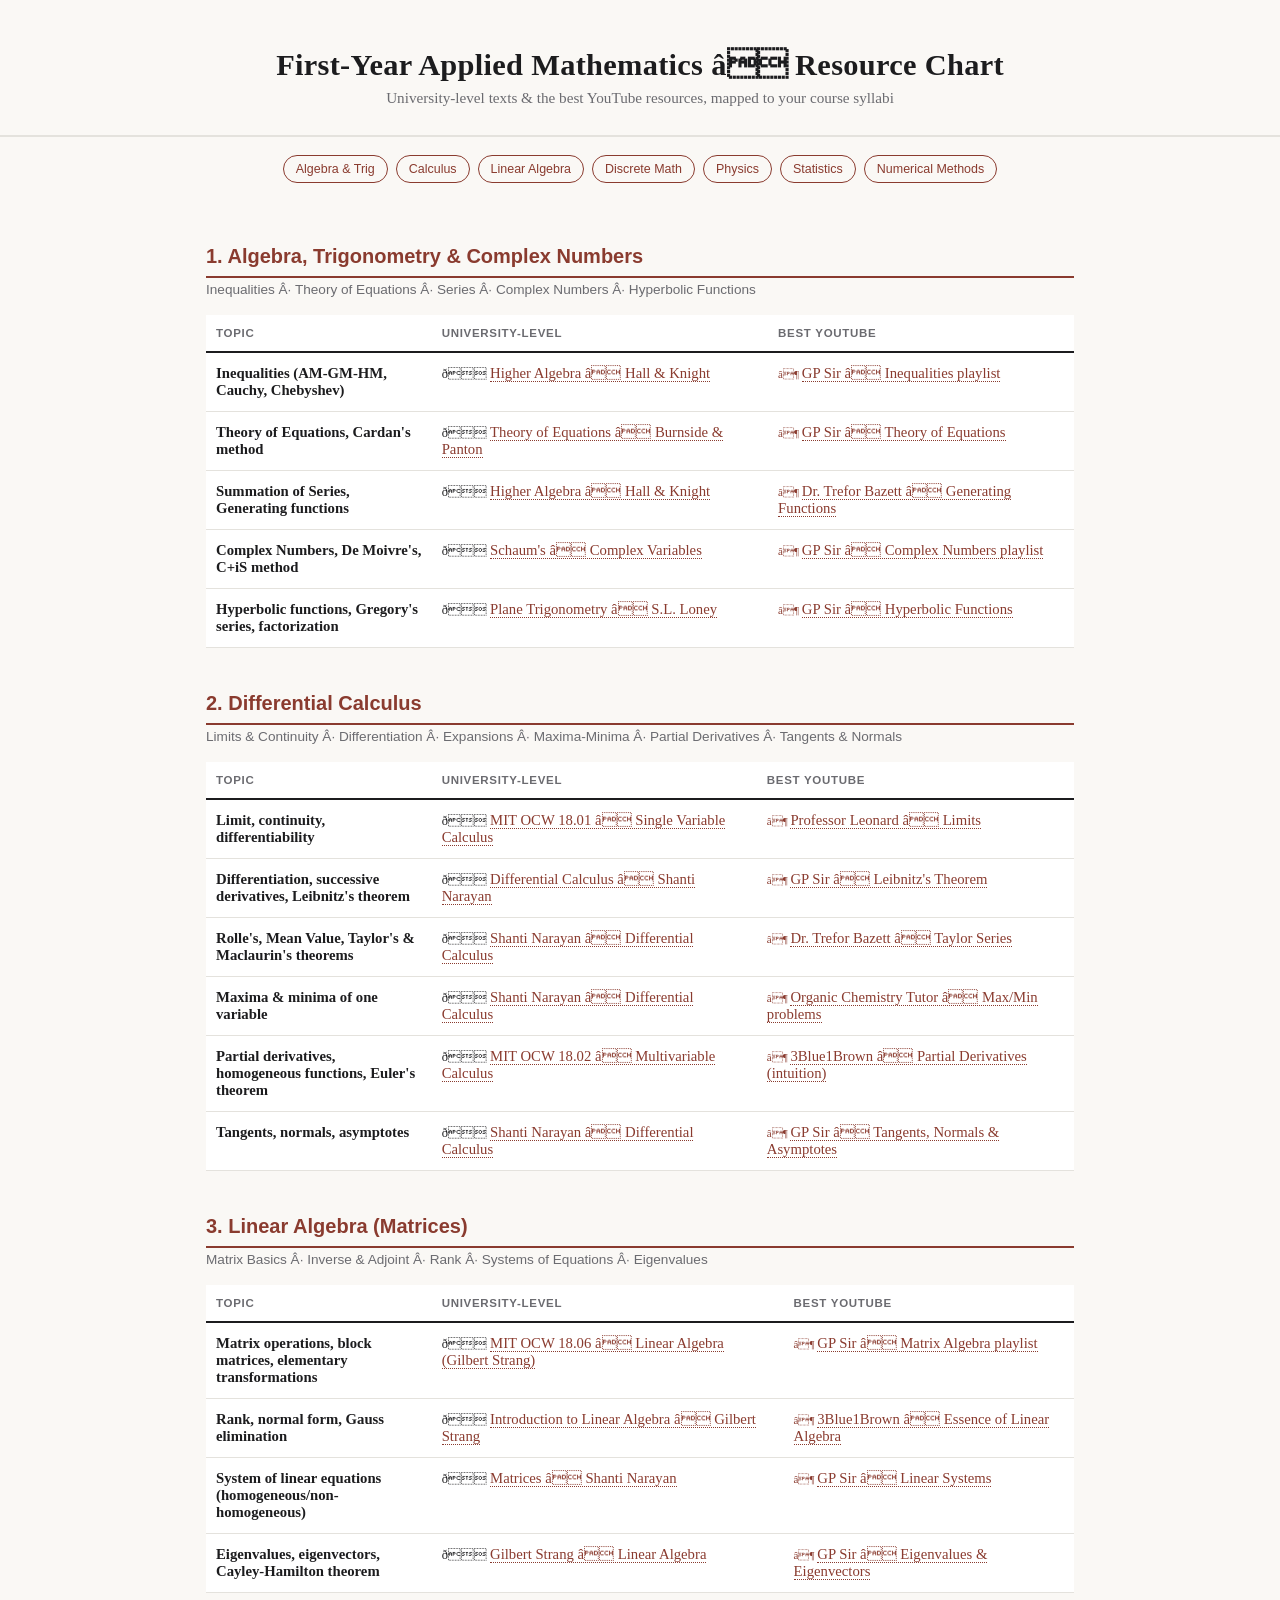
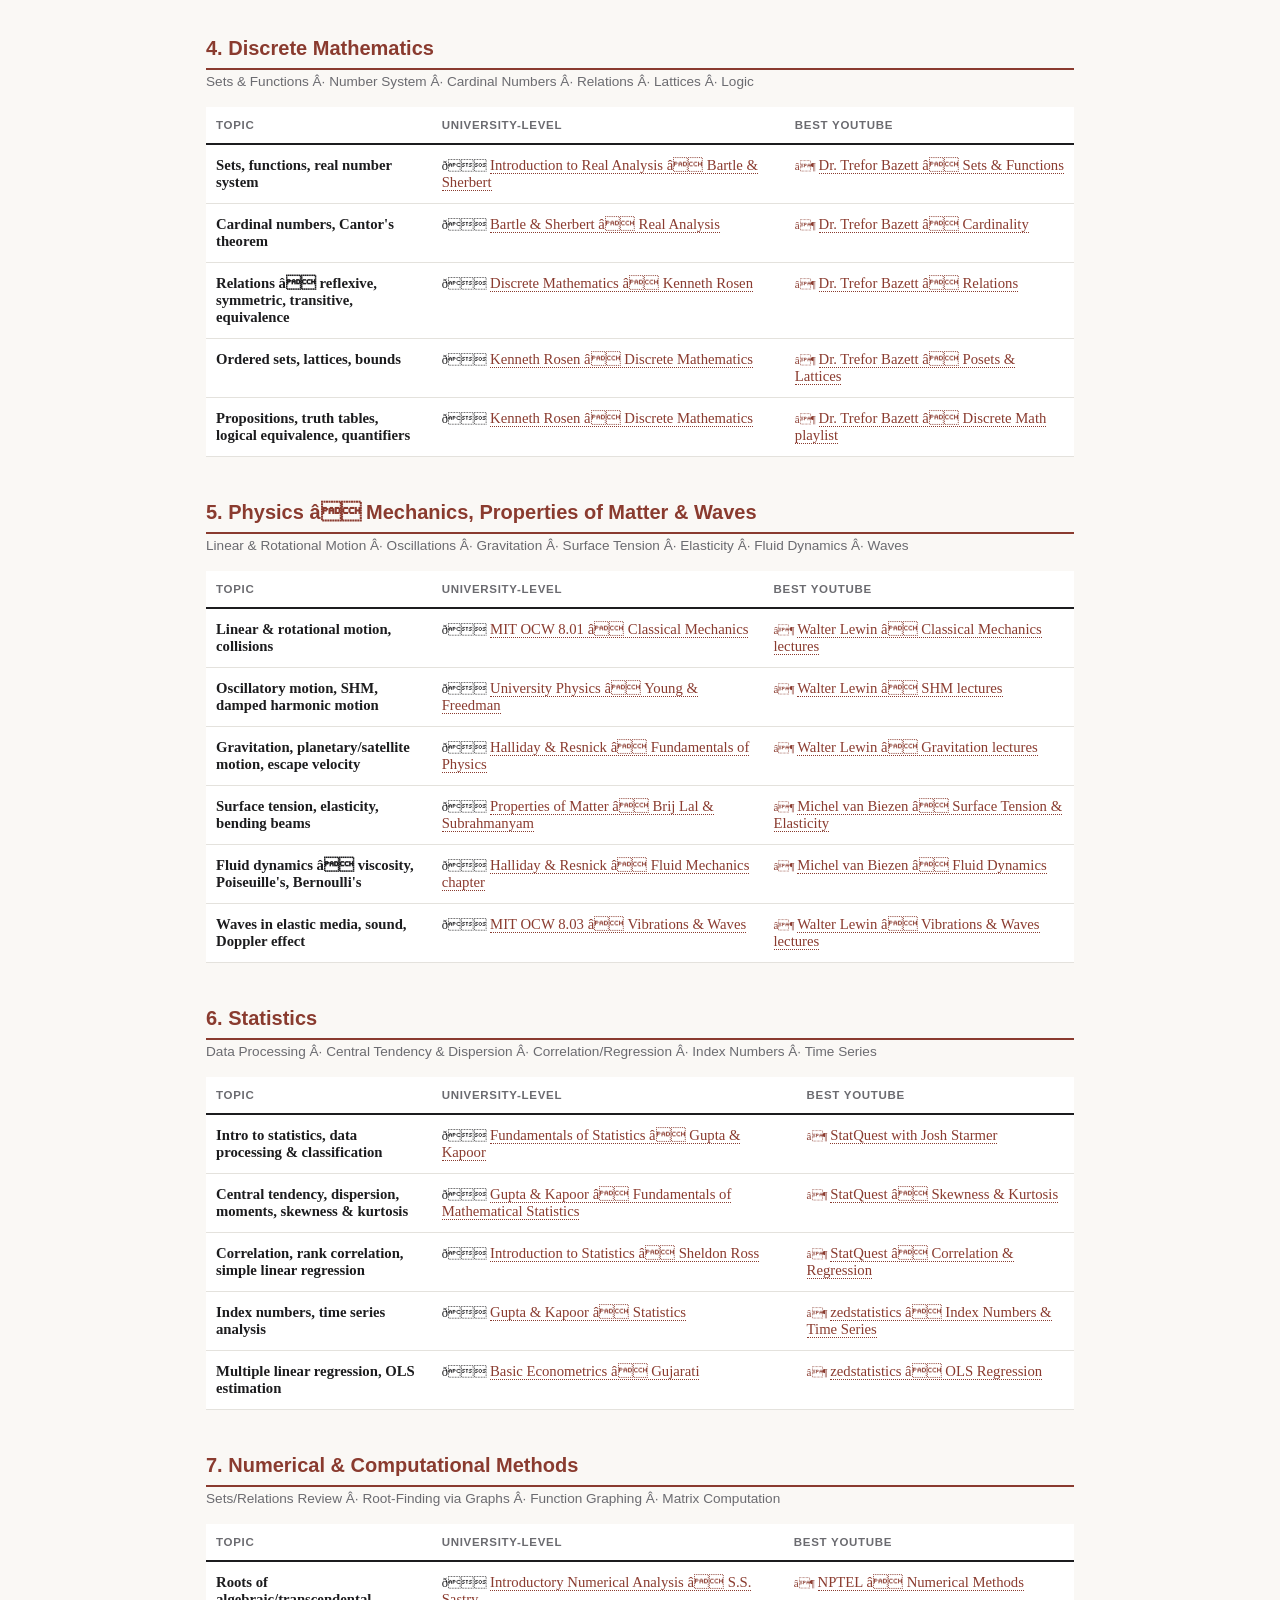
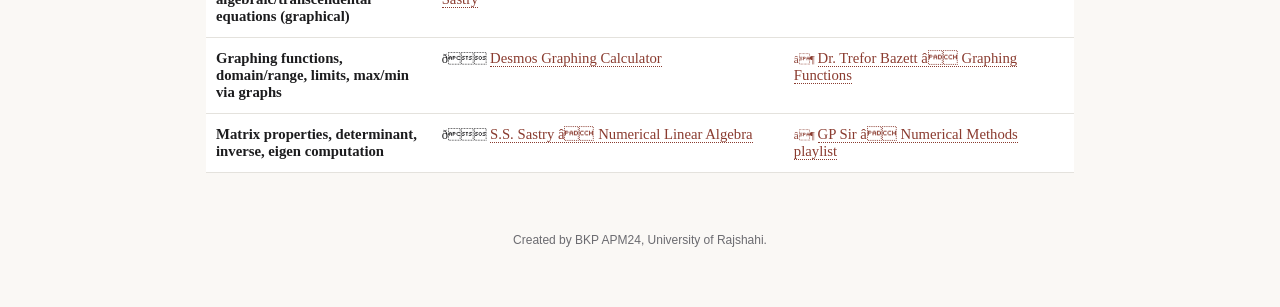
==== index.html @ 5cf443dc "Add files via upload" ====
<!DOCTYPE html>
<html lang="en">
<head>
<meta charset="UTF-8">
<title>APM First-Year Course Resource Chart</title>
<style>
  :root{
    --ink:#1c1c1e; --muted:#6b6b70; --line:#e4e2dd; --accent:#8a3b2f;
    --bg:#faf8f5; --card:#ffffff;
  }
  *{box-sizing:border-box}
  body{
    margin:0; padding:0 0 60px;
    font-family:"Georgia","Iowan Old Style", serif;
    background:var(--bg); color:var(--ink);
  }
  header{
    padding:48px 24px 28px; text-align:center;
    border-bottom:2px solid var(--line);
  }
  header h1{
    font-size:1.9rem; margin:0 0 6px; letter-spacing:.3px;
  }
  header p{ color:var(--muted); margin:0; font-size:.95rem; }
  nav{
    display:flex; flex-wrap:wrap; gap:8px; justify-content:center;
    padding:18px 16px; max-width:900px; margin:0 auto;
  }
  nav a{
    font-family:Helvetica, Arial, sans-serif; font-size:.78rem;
    text-decoration:none; color:var(--accent); border:1px solid var(--accent);
    padding:6px 12px; border-radius:20px; white-space:nowrap;
  }
  nav a:hover{ background:var(--accent); color:#fff; }
  main{ max-width:900px; margin:0 auto; padding:0 16px; }
  section{ margin-top:44px; scroll-margin-top:16px; }
  section h2{
    font-family:Helvetica, Arial, sans-serif; font-weight:700;
    font-size:1.25rem; color:var(--accent);
    border-bottom:2px solid var(--accent); padding-bottom:8px; margin-bottom:4px;
  }
  section .sub{ color:var(--muted); font-size:.85rem; margin-bottom:18px; font-family:Helvetica,Arial,sans-serif; }
  table{ width:100%; border-collapse:collapse; background:var(--card); }
  th, td{
    text-align:left; padding:12px 10px; border-bottom:1px solid var(--line);
    vertical-align:top; font-size:.92rem;
  }
  th{
    font-family:Helvetica, Arial, sans-serif; font-size:.72rem;
    text-transform:uppercase; letter-spacing:.06em; color:var(--muted);
    border-bottom:2px solid var(--ink);
  }
  td.topic{ font-weight:700; width:26%; }
  a.res{ color:var(--accent); text-decoration:none; border-bottom:1px dotted var(--accent); }
  a.res:hover{ border-bottom-style:solid; }
  .yt::before{ content:"â¶ "; font-size:.75em; color:var(--accent); }
  .book::before{ content:"ð "; font-size:.85em; }
  footer{
    text-align:center; margin-top:60px; color:var(--muted);
    font-family:Helvetica,Arial,sans-serif; font-size:.75rem; padding:0 20px;
  }
  @media (max-width:600px){
    table, thead, tbody, th, td, tr{ display:block; }
    thead{ display:none; }
    tr{ border-bottom:2px solid var(--line); padding:10px 0; }
    td{ border:none; padding:4px 0; }
    td.topic{ font-size:1rem; padding-top:10px; }
    td:not(.topic)::before{
      content: attr(data-label); display:block;
      font-family:Helvetica,Arial,sans-serif; font-size:.68rem;
      text-transform:uppercase; letter-spacing:.05em; color:var(--muted);
      margin-top:6px;
    }
  }
</style>
</head>
<body>

<header>
  <h1>First-Year Applied Mathematics â Resource Chart</h1>
  <p>University-level texts &amp; the best YouTube resources, mapped to your course syllabi</p>
</header>

<nav>
  <a href="#algebra">Algebra &amp; Trig</a>
  <a href="#calculus">Calculus</a>
  <a href="#linalg">Linear Algebra</a>
  <a href="#discrete">Discrete Math</a>
  <a href="#physics">Physics</a>
  <a href="#stats">Statistics</a>
  <a href="#numerical">Numerical Methods</a>
</nav>

<main>

<section id="algebra">
  <h2>1. Algebra, Trigonometry &amp; Complex Numbers</h2>
  <div class="sub">Inequalities Â· Theory of Equations Â· Series Â· Complex Numbers Â· Hyperbolic Functions</div>
  <table>
    <thead><tr><th>Topic</th><th>University-level</th><th>Best YouTube</th></tr></thead>
    <tbody>
      <tr>
        <td class="topic">Inequalities (AM-GM-HM, Cauchy, Chebyshev)</td>
        <td data-label="University"><span class="book"></span><a class="res" href="https://www.google.com/search?q=Higher+Algebra+Hall+and+Knight+pdf" target="_blank">Higher Algebra â Hall &amp; Knight</a></td>
        <td data-label="YouTube"><span class="yt"></span><a class="res" href="https://www.youtube.com/@gajendrapurohit/search?query=inequalities" target="_blank">GP Sir â Inequalities playlist</a></td>
      </tr>
      <tr>
        <td class="topic">Theory of Equations, Cardan's method</td>
        <td data-label="University"><span class="book"></span><a class="res" href="https://www.google.com/search?q=Theory+of+Equations+Burnside+Panton" target="_blank">Theory of Equations â Burnside &amp; Panton</a></td>
        <td data-label="YouTube"><span class="yt"></span><a class="res" href="https://www.youtube.com/@gajendrapurohit/search?query=theory%20of%20equations" target="_blank">GP Sir â Theory of Equations</a></td>
      </tr>
      <tr>
        <td class="topic">Summation of Series, Generating functions</td>
        <td data-label="University"><span class="book"></span><a class="res" href="https://www.google.com/search?q=Hall+and+Knight+Higher+Algebra+series+summation" target="_blank">Higher Algebra â Hall &amp; Knight</a></td>
        <td data-label="YouTube"><span class="yt"></span><a class="res" href="https://www.youtube.com/@DrTrefor/search?query=generating%20functions" target="_blank">Dr. Trefor Bazett â Generating Functions</a></td>
      </tr>
      <tr>
        <td class="topic">Complex Numbers, De Moivre's, C+iS method</td>
        <td data-label="University"><span class="book"></span><a class="res" href="https://www.google.com/search?q=Schaum%27s+Complex+Variables" target="_blank">Schaum's â Complex Variables</a></td>
        <td data-label="YouTube"><span class="yt"></span><a class="res" href="https://www.youtube.com/@gajendrapurohit/search?query=complex%20numbers" target="_blank">GP Sir â Complex Numbers playlist</a></td>
      </tr>
      <tr>
        <td class="topic">Hyperbolic functions, Gregory's series, factorization</td>
        <td data-label="University"><span class="book"></span><a class="res" href="https://www.google.com/search?q=Plane+Trigonometry+S.L.+Loney+pdf" target="_blank">Plane Trigonometry â S.L. Loney</a></td>
        <td data-label="YouTube"><span class="yt"></span><a class="res" href="https://www.youtube.com/@gajendrapurohit/search?query=hyperbolic%20functions" target="_blank">GP Sir â Hyperbolic Functions</a></td>
      </tr>
    </tbody>
  </table>
</section>

<section id="calculus">
  <h2>2. Differential Calculus</h2>
  <div class="sub">Limits &amp; Continuity Â· Differentiation Â· Expansions Â· Maxima-Minima Â· Partial Derivatives Â· Tangents &amp; Normals</div>
  <table>
    <thead><tr><th>Topic</th><th>University-level</th><th>Best YouTube</th></tr></thead>
    <tbody>
      <tr>
        <td class="topic">Limit, continuity, differentiability</td>
        <td data-label="University"><span class="book"></span><a class="res" href="https://ocw.mit.edu/courses/18-01-single-variable-calculus-fall-2006/" target="_blank">MIT OCW 18.01 â Single Variable Calculus</a></td>
        <td data-label="YouTube"><span class="yt"></span><a class="res" href="https://www.youtube.com/@ProfessorLeonard/search?query=limits" target="_blank">Professor Leonard â Limits</a></td>
      </tr>
      <tr>
        <td class="topic">Differentiation, successive derivatives, Leibnitz's theorem</td>
        <td data-label="University"><span class="book"></span><a class="res" href="https://www.google.com/search?q=Differential+Calculus+Shanti+Narayan+pdf" target="_blank">Differential Calculus â Shanti Narayan</a></td>
        <td data-label="YouTube"><span class="yt"></span><a class="res" href="https://www.youtube.com/@gajendrapurohit/search?query=leibnitz%20theorem" target="_blank">GP Sir â Leibnitz's Theorem</a></td>
      </tr>
      <tr>
        <td class="topic">Rolle's, Mean Value, Taylor's &amp; Maclaurin's theorems</td>
        <td data-label="University"><span class="book"></span><a class="res" href="https://www.google.com/search?q=Shanti+Narayan+Differential+Calculus+mean+value+theorem" target="_blank">Shanti Narayan â Differential Calculus</a></td>
        <td data-label="YouTube"><span class="yt"></span><a class="res" href="https://www.youtube.com/@DrTrefor/search?query=taylor%20series" target="_blank">Dr. Trefor Bazett â Taylor Series</a></td>
      </tr>
      <tr>
        <td class="topic">Maxima &amp; minima of one variable</td>
        <td data-label="University"><span class="book"></span><a class="res" href="https://www.google.com/search?q=Shanti+Narayan+Differential+Calculus+maxima+minima" target="_blank">Shanti Narayan â Differential Calculus</a></td>
        <td data-label="YouTube"><span class="yt"></span><a class="res" href="https://www.youtube.com/@TheOrganicChemistryTutor/search?query=maxima%20minima" target="_blank">Organic Chemistry Tutor â Max/Min problems</a></td>
      </tr>
      <tr>
        <td class="topic">Partial derivatives, homogeneous functions, Euler's theorem</td>
        <td data-label="University"><span class="book"></span><a class="res" href="https://ocw.mit.edu/courses/18-02-multivariable-calculus-fall-2007/" target="_blank">MIT OCW 18.02 â Multivariable Calculus</a></td>
        <td data-label="YouTube"><span class="yt"></span><a class="res" href="https://www.youtube.com/@3blue1brown/search?query=partial%20derivatives" target="_blank">3Blue1Brown â Partial Derivatives (intuition)</a></td>
      </tr>
      <tr>
        <td class="topic">Tangents, normals, asymptotes</td>
        <td data-label="University"><span class="book"></span><a class="res" href="https://www.google.com/search?q=Shanti+Narayan+Differential+Calculus+asymptotes" target="_blank">Shanti Narayan â Differential Calculus</a></td>
        <td data-label="YouTube"><span class="yt"></span><a class="res" href="https://www.youtube.com/@gajendrapurohit/search?query=tangent%20normal%20asymptotes" target="_blank">GP Sir â Tangents, Normals &amp; Asymptotes</a></td>
      </tr>
    </tbody>
  </table>
</section>

<section id="linalg">
  <h2>3. Linear Algebra (Matrices)</h2>
  <div class="sub">Matrix Basics Â· Inverse &amp; Adjoint Â· Rank Â· Systems of Equations Â· Eigenvalues</div>
  <table>
    <thead><tr><th>Topic</th><th>University-level</th><th>Best YouTube</th></tr></thead>
    <tbody>
      <tr>
        <td class="topic">Matrix operations, block matrices, elementary transformations</td>
        <td data-label="University"><span class="book"></span><a class="res" href="https://ocw.mit.edu/courses/18-06-linear-algebra-spring-2010/" target="_blank">MIT OCW 18.06 â Linear Algebra (Gilbert Strang)</a></td>
        <td data-label="YouTube"><span class="yt"></span><a class="res" href="https://www.youtube.com/@gajendrapurohit/search?query=matrix" target="_blank">GP Sir â Matrix Algebra playlist</a></td>
      </tr>
      <tr>
        <td class="topic">Rank, normal form, Gauss elimination</td>
        <td data-label="University"><span class="book"></span><a class="res" href="https://www.google.com/search?q=Gilbert+Strang+Introduction+to+Linear+Algebra" target="_blank">Introduction to Linear Algebra â Gilbert Strang</a></td>
        <td data-label="YouTube"><span class="yt"></span><a class="res" href="https://www.youtube.com/@3blue1brown/videos" target="_blank">3Blue1Brown â Essence of Linear Algebra</a></td>
      </tr>
      <tr>
        <td class="topic">System of linear equations (homogeneous/non-homogeneous)</td>
        <td data-label="University"><span class="book"></span><a class="res" href="https://www.google.com/search?q=Shanti+Narayan+Matrices+system+of+linear+equations" target="_blank">Matrices â Shanti Narayan</a></td>
        <td data-label="YouTube"><span class="yt"></span><a class="res" href="https://www.youtube.com/@gajendrapurohit/search?query=system%20of%20linear%20equations" target="_blank">GP Sir â Linear Systems</a></td>
      </tr>
      <tr>
        <td class="topic">Eigenvalues, eigenvectors, Cayley-Hamilton theorem</td>
        <td data-label="University"><span class="book"></span><a class="res" href="https://www.google.com/search?q=Gilbert+Strang+eigenvalues+eigenvectors" target="_blank">Gilbert Strang â Linear Algebra</a></td>
        <td data-label="YouTube"><span class="yt"></span><a class="res" href="https://www.youtube.com/@gajendrapurohit/search?query=eigenvalues%20eigenvectors" target="_blank">GP Sir â Eigenvalues &amp; Eigenvectors</a></td>
      </tr>
    </tbody>
  </table>
</section>

<section id="discrete">
  <h2>4. Discrete Mathematics</h2>
  <div class="sub">Sets &amp; Functions Â· Number System Â· Cardinal Numbers Â· Relations Â· Lattices Â· Logic</div>
  <table>
    <thead><tr><th>Topic</th><th>University-level</th><th>Best YouTube</th></tr></thead>
    <tbody>
      <tr>
        <td class="topic">Sets, functions, real number system</td>
        <td data-label="University"><span class="book"></span><a class="res" href="https://www.google.com/search?q=Bartle+Sherbert+Introduction+to+Real+Analysis" target="_blank">Introduction to Real Analysis â Bartle &amp; Sherbert</a></td>
        <td data-label="YouTube"><span class="yt"></span><a class="res" href="https://www.youtube.com/@DrTrefor/search?query=sets%20and%20functions" target="_blank">Dr. Trefor Bazett â Sets &amp; Functions</a></td>
      </tr>
      <tr>
        <td class="topic">Cardinal numbers, Cantor's theorem</td>
        <td data-label="University"><span class="book"></span><a class="res" href="https://www.google.com/search?q=Bartle+Sherbert+cardinal+numbers" target="_blank">Bartle &amp; Sherbert â Real Analysis</a></td>
        <td data-label="YouTube"><span class="yt"></span><a class="res" href="https://www.youtube.com/@DrTrefor/search?query=cardinality" target="_blank">Dr. Trefor Bazett â Cardinality</a></td>
      </tr>
      <tr>
        <td class="topic">Relations â reflexive, symmetric, transitive, equivalence</td>
        <td data-label="University"><span class="book"></span><a class="res" href="https://www.google.com/search?q=Kenneth+Rosen+Discrete+Mathematics+relations" target="_blank">Discrete Mathematics â Kenneth Rosen</a></td>
        <td data-label="YouTube"><span class="yt"></span><a class="res" href="https://www.youtube.com/@DrTrefor/search?query=relations" target="_blank">Dr. Trefor Bazett â Relations</a></td>
      </tr>
      <tr>
        <td class="topic">Ordered sets, lattices, bounds</td>
        <td data-label="University"><span class="book"></span><a class="res" href="https://www.google.com/search?q=Kenneth+Rosen+Discrete+Mathematics+partial+order+lattices" target="_blank">Kenneth Rosen â Discrete Mathematics</a></td>
        <td data-label="YouTube"><span class="yt"></span><a class="res" href="https://www.youtube.com/@DrTrefor/search?query=partial%20order%20lattices" target="_blank">Dr. Trefor Bazett â Posets &amp; Lattices</a></td>
      </tr>
      <tr>
        <td class="topic">Propositions, truth tables, logical equivalence, quantifiers</td>
        <td data-label="University"><span class="book"></span><a class="res" href="https://www.google.com/search?q=Kenneth+Rosen+Discrete+Mathematics+propositional+logic" target="_blank">Kenneth Rosen â Discrete Mathematics</a></td>
        <td data-label="YouTube"><span class="yt"></span><a class="res" href="https://www.youtube.com/@DrTrefor/search?query=propositional%20logic" target="_blank">Dr. Trefor Bazett â Discrete Math playlist</a></td>
      </tr>
    </tbody>
  </table>
</section>

<section id="physics">
  <h2>5. Physics â Mechanics, Properties of Matter &amp; Waves</h2>
  <div class="sub">Linear &amp; Rotational Motion Â· Oscillations Â· Gravitation Â· Surface Tension Â· Elasticity Â· Fluid Dynamics Â· Waves</div>
  <table>
    <thead><tr><th>Topic</th><th>University-level</th><th>Best YouTube</th></tr></thead>
    <tbody>
      <tr>
        <td class="topic">Linear &amp; rotational motion, collisions</td>
        <td data-label="University"><span class="book"></span><a class="res" href="https://ocw.mit.edu/courses/8-01sc-classical-mechanics-fall-2016/" target="_blank">MIT OCW 8.01 â Classical Mechanics</a></td>
        <td data-label="YouTube"><span class="yt"></span><a class="res" href="https://www.youtube.com/channel/UCiEHVhv0SBMpP75JbzJShqw/search?query=rotational%20motion" target="_blank">Walter Lewin â Classical Mechanics lectures</a></td>
      </tr>
      <tr>
        <td class="topic">Oscillatory motion, SHM, damped harmonic motion</td>
        <td data-label="University"><span class="book"></span><a class="res" href="https://www.google.com/search?q=University+Physics+Young+Freedman+oscillations" target="_blank">University Physics â Young &amp; Freedman</a></td>
        <td data-label="YouTube"><span class="yt"></span><a class="res" href="https://www.youtube.com/channel/UCiEHVhv0SBMpP75JbzJShqw/search?query=simple%20harmonic%20motion" target="_blank">Walter Lewin â SHM lectures</a></td>
      </tr>
      <tr>
        <td class="topic">Gravitation, planetary/satellite motion, escape velocity</td>
        <td data-label="University"><span class="book"></span><a class="res" href="https://www.google.com/search?q=Halliday+Resnick+gravitation" target="_blank">Halliday &amp; Resnick â Fundamentals of Physics</a></td>
        <td data-label="YouTube"><span class="yt"></span><a class="res" href="https://www.youtube.com/channel/UCiEHVhv0SBMpP75JbzJShqw/search?query=gravitation" target="_blank">Walter Lewin â Gravitation lectures</a></td>
      </tr>
      <tr>
        <td class="topic">Surface tension, elasticity, bending beams</td>
        <td data-label="University"><span class="book"></span><a class="res" href="https://www.google.com/search?q=Properties+of+Matter+Brijlal+Subrahmanyam" target="_blank">Properties of Matter â Brij Lal &amp; Subrahmanyam</a></td>
        <td data-label="YouTube"><span class="yt"></span><a class="res" href="https://www.youtube.com/@michelvanbiezen/search?query=surface%20tension" target="_blank">Michel van Biezen â Surface Tension &amp; Elasticity</a></td>
      </tr>
      <tr>
        <td class="topic">Fluid dynamics â viscosity, Poiseuille's, Bernoulli's</td>
        <td data-label="University"><span class="book"></span><a class="res" href="https://www.google.com/search?q=Fundamentals+of+Physics+Halliday+Resnick+fluid+dynamics" target="_blank">Halliday &amp; Resnick â Fluid Mechanics chapter</a></td>
        <td data-label="YouTube"><span class="yt"></span><a class="res" href="https://www.youtube.com/@michelvanbiezen/search?query=bernoulli" target="_blank">Michel van Biezen â Fluid Dynamics</a></td>
      </tr>
      <tr>
        <td class="topic">Waves in elastic media, sound, Doppler effect</td>
        <td data-label="University"><span class="book"></span><a class="res" href="https://ocw.mit.edu/courses/8-03sc-physics-iii-vibrations-and-waves-fall-2016/" target="_blank">MIT OCW 8.03 â Vibrations &amp; Waves</a></td>
        <td data-label="YouTube"><span class="yt"></span><a class="res" href="https://www.youtube.com/channel/UCiEHVhv0SBMpP75JbzJShqw/search?query=waves" target="_blank">Walter Lewin â Vibrations &amp; Waves lectures</a></td>
      </tr>
    </tbody>
  </table>
</section>

<section id="stats">
  <h2>6. Statistics</h2>
  <div class="sub">Data Processing Â· Central Tendency &amp; Dispersion Â· Correlation/Regression Â· Index Numbers Â· Time Series</div>
  <table>
    <thead><tr><th>Topic</th><th>University-level</th><th>Best YouTube</th></tr></thead>
    <tbody>
      <tr>
        <td class="topic">Intro to statistics, data processing &amp; classification</td>
        <td data-label="University"><span class="book"></span><a class="res" href="https://www.google.com/search?q=Fundamentals+of+Statistics+Gupta+Kapoor" target="_blank">Fundamentals of Statistics â Gupta &amp; Kapoor</a></td>
        <td data-label="YouTube"><span class="yt"></span><a class="res" href="https://www.youtube.com/@statquest/videos" target="_blank">StatQuest with Josh Starmer</a></td>
      </tr>
      <tr>
        <td class="topic">Central tendency, dispersion, moments, skewness &amp; kurtosis</td>
        <td data-label="University"><span class="book"></span><a class="res" href="https://www.google.com/search?q=Gupta+Kapoor+Fundamentals+of+Mathematical+Statistics" target="_blank">Gupta &amp; Kapoor â Fundamentals of Mathematical Statistics</a></td>
        <td data-label="YouTube"><span class="yt"></span><a class="res" href="https://www.youtube.com/@statquest/search?query=skewness%20kurtosis" target="_blank">StatQuest â Skewness &amp; Kurtosis</a></td>
      </tr>
      <tr>
        <td class="topic">Correlation, rank correlation, simple linear regression</td>
        <td data-label="University"><span class="book"></span><a class="res" href="https://www.google.com/search?q=Sheldon+Ross+Introduction+to+Statistics" target="_blank">Introduction to Statistics â Sheldon Ross</a></td>
        <td data-label="YouTube"><span class="yt"></span><a class="res" href="https://www.youtube.com/@statquest/search?query=correlation%20regression" target="_blank">StatQuest â Correlation &amp; Regression</a></td>
      </tr>
      <tr>
        <td class="topic">Index numbers, time series analysis</td>
        <td data-label="University"><span class="book"></span><a class="res" href="https://www.google.com/search?q=Gupta+Kapoor+index+numbers+time+series" target="_blank">Gupta &amp; Kapoor â Statistics</a></td>
        <td data-label="YouTube"><span class="yt"></span><a class="res" href="https://www.youtube.com/@zedstatistics/search?query=index%20numbers" target="_blank">zedstatistics â Index Numbers &amp; Time Series</a></td>
      </tr>
      <tr>
        <td class="topic">Multiple linear regression, OLS estimation</td>
        <td data-label="University"><span class="book"></span><a class="res" href="https://www.google.com/search?q=Basic+Econometrics+Gujarati+pdf" target="_blank">Basic Econometrics â Gujarati</a></td>
        <td data-label="YouTube"><span class="yt"></span><a class="res" href="https://www.youtube.com/@zedstatistics/search?query=OLS%20regression" target="_blank">zedstatistics â OLS Regression</a></td>
      </tr>
    </tbody>
  </table>
</section>

<section id="numerical">
  <h2>7. Numerical &amp; Computational Methods</h2>
  <div class="sub">Sets/Relations Review Â· Root-Finding via Graphs Â· Function Graphing Â· Matrix Computation</div>
  <table>
    <thead><tr><th>Topic</th><th>University-level</th><th>Best YouTube</th></tr></thead>
    <tbody>
      <tr>
        <td class="topic">Roots of algebraic/transcendental equations (graphical)</td>
        <td data-label="University"><span class="book"></span><a class="res" href="https://www.google.com/search?q=Introductory+Methods+of+Numerical+Analysis+Sastry" target="_blank">Introductory Numerical Analysis â S.S. Sastry</a></td>
        <td data-label="YouTube"><span class="yt"></span><a class="res" href="https://www.youtube.com/@nptelhrd/search?query=numerical%20methods%20root%20finding" target="_blank">NPTEL â Numerical Methods</a></td>
      </tr>
      <tr>
        <td class="topic">Graphing functions, domain/range, limits, max/min via graphs</td>
        <td data-label="University"><span class="book"></span><a class="res" href="https://www.desmos.com/calculator" target="_blank">Desmos Graphing Calculator</a></td>
        <td data-label="YouTube"><span class="yt"></span><a class="res" href="https://www.youtube.com/@DrTrefor/search?query=graphing%20functions" target="_blank">Dr. Trefor Bazett â Graphing Functions</a></td>
      </tr>
      <tr>
        <td class="topic">Matrix properties, determinant, inverse, eigen computation</td>
        <td data-label="University"><span class="book"></span><a class="res" href="https://www.google.com/search?q=Sastry+Numerical+Linear+Algebra" target="_blank">S.S. Sastry â Numerical Linear Algebra</a></td>
        <td data-label="YouTube"><span class="yt"></span><a class="res" href="https://www.youtube.com/@gajendrapurohit/search?query=numerical%20methods%20matrix" target="_blank">GP Sir â Numerical Methods playlist</a></td>
      </tr>
    </tbody>
  </table>
</section>

</main>

<footer>
  Created by BKP APM24, University of Rajshahi.
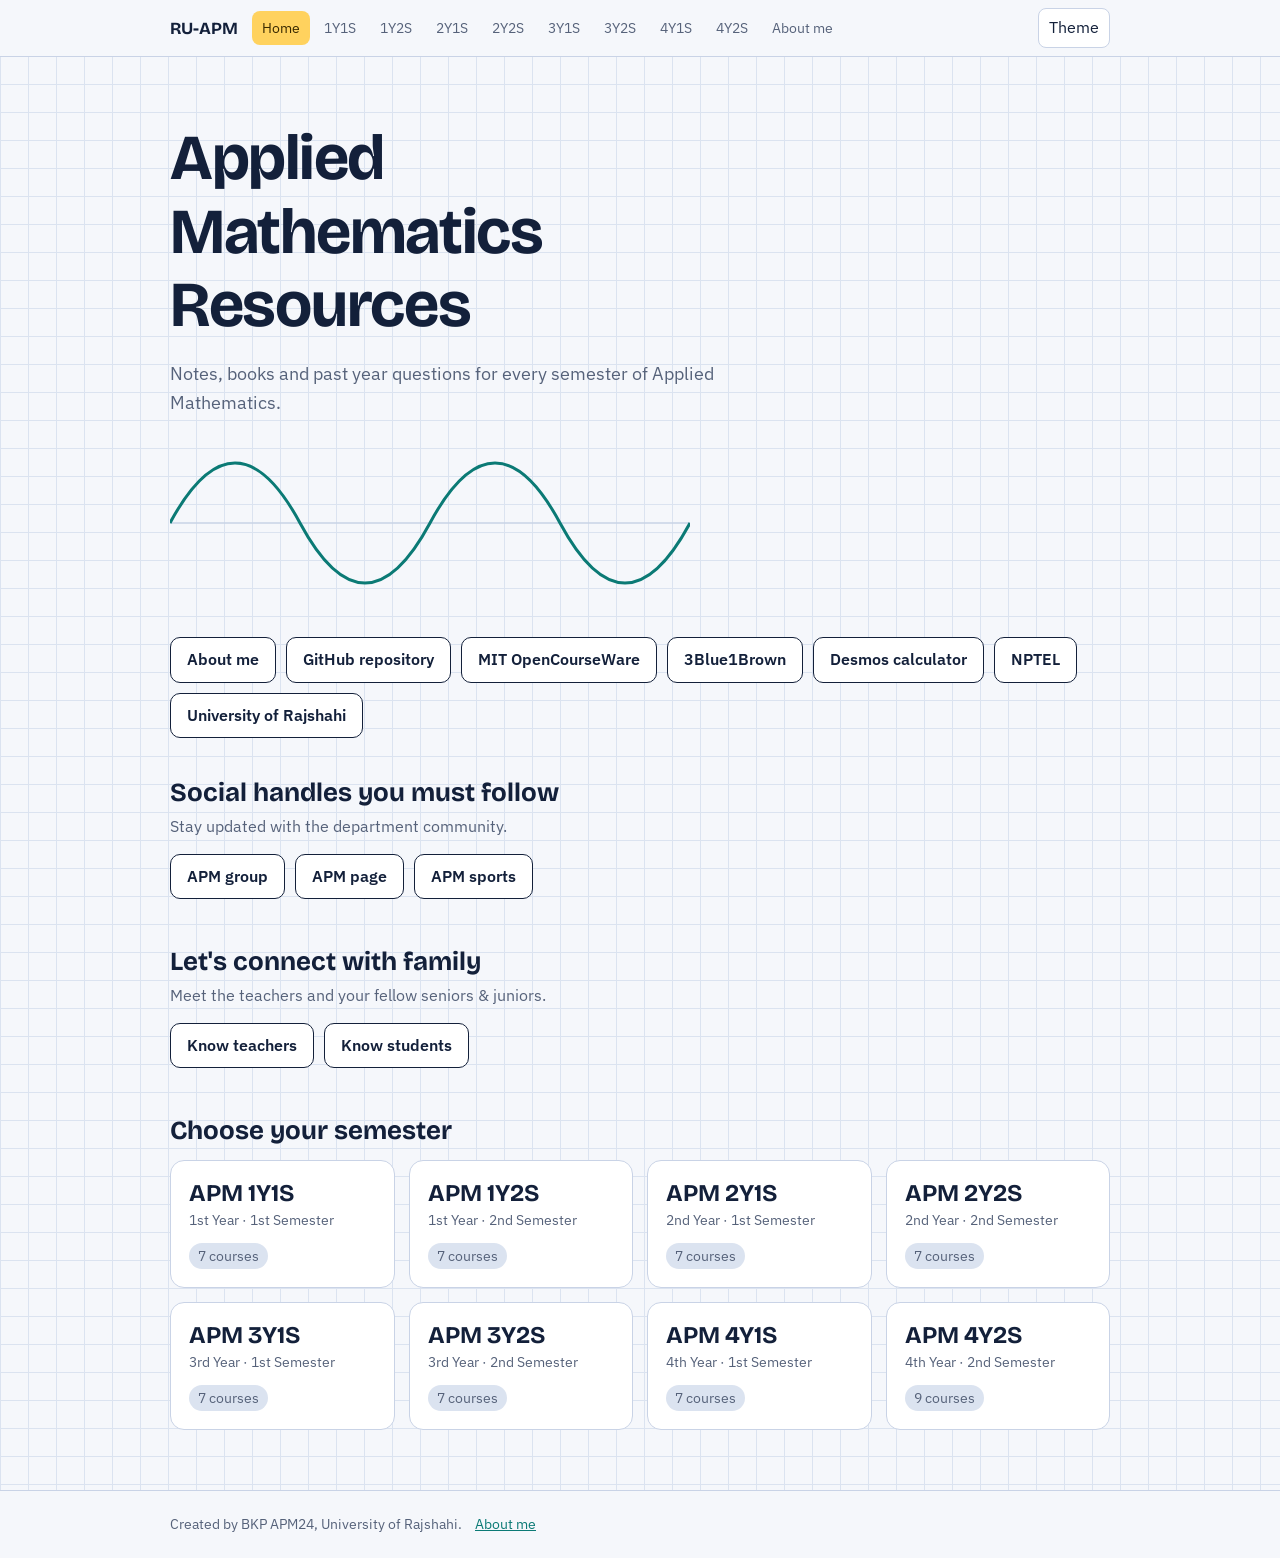
==== commit f5d77b82: "Add files via upload" ====
--- a/index.html
+++ b/index.html
@@ -1,339 +1,10 @@
-<!DOCTYPE html>
-<html lang="en">
-<head>
-<meta charset="UTF-8">
-<title>APM First-Year Course Resource Chart</title>
-<style>
-  :root{
-    --ink:#1c1c1e; --muted:#6b6b70; --line:#e4e2dd; --accent:#8a3b2f;
-    --bg:#faf8f5; --card:#ffffff;
-  }
-  *{box-sizing:border-box}
-  body{
-    margin:0; padding:0 0 60px;
-    font-family:"Georgia","Iowan Old Style", serif;
-    background:var(--bg); color:var(--ink);
-  }
-  header{
-    padding:48px 24px 28px; text-align:center;
-    border-bottom:2px solid var(--line);
-  }
-  header h1{
-    font-size:1.9rem; margin:0 0 6px; letter-spacing:.3px;
-  }
-  header p{ color:var(--muted); margin:0; font-size:.95rem; }
-  nav{
-    display:flex; flex-wrap:wrap; gap:8px; justify-content:center;
-    padding:18px 16px; max-width:900px; margin:0 auto;
-  }
-  nav a{
-    font-family:Helvetica, Arial, sans-serif; font-size:.78rem;
-    text-decoration:none; color:var(--accent); border:1px solid var(--accent);
-    padding:6px 12px; border-radius:20px; white-space:nowrap;
-  }
-  nav a:hover{ background:var(--accent); color:#fff; }
-  main{ max-width:900px; margin:0 auto; padding:0 16px; }
-  section{ margin-top:44px; scroll-margin-top:16px; }
-  section h2{
-    font-family:Helvetica, Arial, sans-serif; font-weight:700;
-    font-size:1.25rem; color:var(--accent);
-    border-bottom:2px solid var(--accent); padding-bottom:8px; margin-bottom:4px;
-  }
-  section .sub{ color:var(--muted); font-size:.85rem; margin-bottom:18px; font-family:Helvetica,Arial,sans-serif; }
-  table{ width:100%; border-collapse:collapse; background:var(--card); }
-  th, td{
-    text-align:left; padding:12px 10px; border-bottom:1px solid var(--line);
-    vertical-align:top; font-size:.92rem;
-  }
-  th{
-    font-family:Helvetica, Arial, sans-serif; font-size:.72rem;
-    text-transform:uppercase; letter-spacing:.06em; color:var(--muted);
-    border-bottom:2px solid var(--ink);
-  }
-  td.topic{ font-weight:700; width:26%; }
-  a.res{ color:var(--accent); text-decoration:none; border-bottom:1px dotted var(--accent); }
-  a.res:hover{ border-bottom-style:solid; }
-  .yt::before{ content:"â¶ "; font-size:.75em; color:var(--accent); }
-  .book::before{ content:"ð "; font-size:.85em; }
-  footer{
-    text-align:center; margin-top:60px; color:var(--muted);
-    font-family:Helvetica,Arial,sans-serif; font-size:.75rem; padding:0 20px;
-  }
-  @media (max-width:600px){
-    table, thead, tbody, th, td, tr{ display:block; }
-    thead{ display:none; }
-    tr{ border-bottom:2px solid var(--line); padding:10px 0; }
-    td{ border:none; padding:4px 0; }
-    td.topic{ font-size:1rem; padding-top:10px; }
-    td:not(.topic)::before{
-      content: attr(data-label); display:block;
-      font-family:Helvetica,Arial,sans-serif; font-size:.68rem;
-      text-transform:uppercase; letter-spacing:.05em; color:var(--muted);
-      margin-top:6px;
-    }
-  }
-</style>
-</head>
-<body>
-
-<header>
-  <h1>First-Year Applied Mathematics â Resource Chart</h1>
-  <p>University-level texts &amp; the best YouTube resources, mapped to your course syllabi</p>
-</header>
-
-<nav>
-  <a href="#algebra">Algebra &amp; Trig</a>
-  <a href="#calculus">Calculus</a>
-  <a href="#linalg">Linear Algebra</a>
-  <a href="#discrete">Discrete Math</a>
-  <a href="#physics">Physics</a>
-  <a href="#stats">Statistics</a>
-  <a href="#numerical">Numerical Methods</a>
-</nav>
-
-<main>
-
-<section id="algebra">
-  <h2>1. Algebra, Trigonometry &amp; Complex Numbers</h2>
-  <div class="sub">Inequalities Â· Theory of Equations Â· Series Â· Complex Numbers Â· Hyperbolic Functions</div>
-  <table>
-    <thead><tr><th>Topic</th><th>University-level</th><th>Best YouTube</th></tr></thead>
-    <tbody>
-      <tr>
-        <td class="topic">Inequalities (AM-GM-HM, Cauchy, Chebyshev)</td>
-        <td data-label="University"><span class="book"></span><a class="res" href="https://www.google.com/search?q=Higher+Algebra+Hall+and+Knight+pdf" target="_blank">Higher Algebra â Hall &amp; Knight</a></td>
-        <td data-label="YouTube"><span class="yt"></span><a class="res" href="https://www.youtube.com/@gajendrapurohit/search?query=inequalities" target="_blank">GP Sir â Inequalities playlist</a></td>
-      </tr>
-      <tr>
-        <td class="topic">Theory of Equations, Cardan's method</td>
-        <td data-label="University"><span class="book"></span><a class="res" href="https://www.google.com/search?q=Theory+of+Equations+Burnside+Panton" target="_blank">Theory of Equations â Burnside &amp; Panton</a></td>
-        <td data-label="YouTube"><span class="yt"></span><a class="res" href="https://www.youtube.com/@gajendrapurohit/search?query=theory%20of%20equations" target="_blank">GP Sir â Theory of Equations</a></td>
-      </tr>
-      <tr>
-        <td class="topic">Summation of Series, Generating functions</td>
-        <td data-label="University"><span class="book"></span><a class="res" href="https://www.google.com/search?q=Hall+and+Knight+Higher+Algebra+series+summation" target="_blank">Higher Algebra â Hall &amp; Knight</a></td>
-        <td data-label="YouTube"><span class="yt"></span><a class="res" href="https://www.youtube.com/@DrTrefor/search?query=generating%20functions" target="_blank">Dr. Trefor Bazett â Generating Functions</a></td>
-      </tr>
-      <tr>
-        <td class="topic">Complex Numbers, De Moivre's, C+iS method</td>
-        <td data-label="University"><span class="book"></span><a class="res" href="https://www.google.com/search?q=Schaum%27s+Complex+Variables" target="_blank">Schaum's â Complex Variables</a></td>
-        <td data-label="YouTube"><span class="yt"></span><a class="res" href="https://www.youtube.com/@gajendrapurohit/search?query=complex%20numbers" target="_blank">GP Sir â Complex Numbers playlist</a></td>
-      </tr>
-      <tr>
-        <td class="topic">Hyperbolic functions, Gregory's series, factorization</td>
-        <td data-label="University"><span class="book"></span><a class="res" href="https://www.google.com/search?q=Plane+Trigonometry+S.L.+Loney+pdf" target="_blank">Plane Trigonometry â S.L. Loney</a></td>
-        <td data-label="YouTube"><span class="yt"></span><a class="res" href="https://www.youtube.com/@gajendrapurohit/search?query=hyperbolic%20functions" target="_blank">GP Sir â Hyperbolic Functions</a></td>
-      </tr>
-    </tbody>
-  </table>
-</section>
-
-<section id="calculus">
-  <h2>2. Differential Calculus</h2>
-  <div class="sub">Limits &amp; Continuity Â· Differentiation Â· Expansions Â· Maxima-Minima Â· Partial Derivatives Â· Tangents &amp; Normals</div>
-  <table>
-    <thead><tr><th>Topic</th><th>University-level</th><th>Best YouTube</th></tr></thead>
-    <tbody>
-      <tr>
-        <td class="topic">Limit, continuity, differentiability</td>
-        <td data-label="University"><span class="book"></span><a class="res" href="https://ocw.mit.edu/courses/18-01-single-variable-calculus-fall-2006/" target="_blank">MIT OCW 18.01 â Single Variable Calculus</a></td>
-        <td data-label="YouTube"><span class="yt"></span><a class="res" href="https://www.youtube.com/@ProfessorLeonard/search?query=limits" target="_blank">Professor Leonard â Limits</a></td>
-      </tr>
-      <tr>
-        <td class="topic">Differentiation, successive derivatives, Leibnitz's theorem</td>
-        <td data-label="University"><span class="book"></span><a class="res" href="https://www.google.com/search?q=Differential+Calculus+Shanti+Narayan+pdf" target="_blank">Differential Calculus â Shanti Narayan</a></td>
-        <td data-label="YouTube"><span class="yt"></span><a class="res" href="https://www.youtube.com/@gajendrapurohit/search?query=leibnitz%20theorem" target="_blank">GP Sir â Leibnitz's Theorem</a></td>
-      </tr>
-      <tr>
-        <td class="topic">Rolle's, Mean Value, Taylor's &amp; Maclaurin's theorems</td>
-        <td data-label="University"><span class="book"></span><a class="res" href="https://www.google.com/search?q=Shanti+Narayan+Differential+Calculus+mean+value+theorem" target="_blank">Shanti Narayan â Differential Calculus</a></td>
-        <td data-label="YouTube"><span class="yt"></span><a class="res" href="https://www.youtube.com/@DrTrefor/search?query=taylor%20series" target="_blank">Dr. Trefor Bazett â Taylor Series</a></td>
-      </tr>
-      <tr>
-        <td class="topic">Maxima &amp; minima of one variable</td>
-        <td data-label="University"><span class="book"></span><a class="res" href="https://www.google.com/search?q=Shanti+Narayan+Differential+Calculus+maxima+minima" target="_blank">Shanti Narayan â Differential Calculus</a></td>
-        <td data-label="YouTube"><span class="yt"></span><a class="res" href="https://www.youtube.com/@TheOrganicChemistryTutor/search?query=maxima%20minima" target="_blank">Organic Chemistry Tutor â Max/Min problems</a></td>
-      </tr>
-      <tr>
-        <td class="topic">Partial derivatives, homogeneous functions, Euler's theorem</td>
-        <td data-label="University"><span class="book"></span><a class="res" href="https://ocw.mit.edu/courses/18-02-multivariable-calculus-fall-2007/" target="_blank">MIT OCW 18.02 â Multivariable Calculus</a></td>
-        <td data-label="YouTube"><span class="yt"></span><a class="res" href="https://www.youtube.com/@3blue1brown/search?query=partial%20derivatives" target="_blank">3Blue1Brown â Partial Derivatives (intuition)</a></td>
-      </tr>
-      <tr>
-        <td class="topic">Tangents, normals, asymptotes</td>
-        <td data-label="University"><span class="book"></span><a class="res" href="https://www.google.com/search?q=Shanti+Narayan+Differential+Calculus+asymptotes" target="_blank">Shanti Narayan â Differential Calculus</a></td>
-        <td data-label="YouTube"><span class="yt"></span><a class="res" href="https://www.youtube.com/@gajendrapurohit/search?query=tangent%20normal%20asymptotes" target="_blank">GP Sir â Tangents, Normals &amp; Asymptotes</a></td>
-      </tr>
-    </tbody>
-  </table>
-</section>
-
-<section id="linalg">
-  <h2>3. Linear Algebra (Matrices)</h2>
-  <div class="sub">Matrix Basics Â· Inverse &amp; Adjoint Â· Rank Â· Systems of Equations Â· Eigenvalues</div>
-  <table>
-    <thead><tr><th>Topic</th><th>University-level</th><th>Best YouTube</th></tr></thead>
-    <tbody>
-      <tr>
-        <td class="topic">Matrix operations, block matrices, elementary transformations</td>
-        <td data-label="University"><span class="book"></span><a class="res" href="https://ocw.mit.edu/courses/18-06-linear-algebra-spring-2010/" target="_blank">MIT OCW 18.06 â Linear Algebra (Gilbert Strang)</a></td>
-        <td data-label="YouTube"><span class="yt"></span><a class="res" href="https://www.youtube.com/@gajendrapurohit/search?query=matrix" target="_blank">GP Sir â Matrix Algebra playlist</a></td>
-      </tr>
-      <tr>
-        <td class="topic">Rank, normal form, Gauss elimination</td>
-        <td data-label="University"><span class="book"></span><a class="res" href="https://www.google.com/search?q=Gilbert+Strang+Introduction+to+Linear+Algebra" target="_blank">Introduction to Linear Algebra â Gilbert Strang</a></td>
-        <td data-label="YouTube"><span class="yt"></span><a class="res" href="https://www.youtube.com/@3blue1brown/videos" target="_blank">3Blue1Brown â Essence of Linear Algebra</a></td>
-      </tr>
-      <tr>
-        <td class="topic">System of linear equations (homogeneous/non-homogeneous)</td>
-        <td data-label="University"><span class="book"></span><a class="res" href="https://www.google.com/search?q=Shanti+Narayan+Matrices+system+of+linear+equations" target="_blank">Matrices â Shanti Narayan</a></td>
-        <td data-label="YouTube"><span class="yt"></span><a class="res" href="https://www.youtube.com/@gajendrapurohit/search?query=system%20of%20linear%20equations" target="_blank">GP Sir â Linear Systems</a></td>
-      </tr>
-      <tr>
-        <td class="topic">Eigenvalues, eigenvectors, Cayley-Hamilton theorem</td>
-        <td data-label="University"><span class="book"></span><a class="res" href="https://www.google.com/search?q=Gilbert+Strang+eigenvalues+eigenvectors" target="_blank">Gilbert Strang â Linear Algebra</a></td>
-        <td data-label="YouTube"><span class="yt"></span><a class="res" href="https://www.youtube.com/@gajendrapurohit/search?query=eigenvalues%20eigenvectors" target="_blank">GP Sir â Eigenvalues &amp; Eigenvectors</a></td>
-      </tr>
-    </tbody>
-  </table>
-</section>
-
-<section id="discrete">
-  <h2>4. Discrete Mathematics</h2>
-  <div class="sub">Sets &amp; Functions Â· Number System Â· Cardinal Numbers Â· Relations Â· Lattices Â· Logic</div>
-  <table>
-    <thead><tr><th>Topic</th><th>University-level</th><th>Best YouTube</th></tr></thead>
-    <tbody>
-      <tr>
-        <td class="topic">Sets, functions, real number system</td>
-        <td data-label="University"><span class="book"></span><a class="res" href="https://www.google.com/search?q=Bartle+Sherbert+Introduction+to+Real+Analysis" target="_blank">Introduction to Real Analysis â Bartle &amp; Sherbert</a></td>
-        <td data-label="YouTube"><span class="yt"></span><a class="res" href="https://www.youtube.com/@DrTrefor/search?query=sets%20and%20functions" target="_blank">Dr. Trefor Bazett â Sets &amp; Functions</a></td>
-      </tr>
-      <tr>
-        <td class="topic">Cardinal numbers, Cantor's theorem</td>
-        <td data-label="University"><span class="book"></span><a class="res" href="https://www.google.com/search?q=Bartle+Sherbert+cardinal+numbers" target="_blank">Bartle &amp; Sherbert â Real Analysis</a></td>
-        <td data-label="YouTube"><span class="yt"></span><a class="res" href="https://www.youtube.com/@DrTrefor/search?query=cardinality" target="_blank">Dr. Trefor Bazett â Cardinality</a></td>
-      </tr>
-      <tr>
-        <td class="topic">Relations â reflexive, symmetric, transitive, equivalence</td>
-        <td data-label="University"><span class="book"></span><a class="res" href="https://www.google.com/search?q=Kenneth+Rosen+Discrete+Mathematics+relations" target="_blank">Discrete Mathematics â Kenneth Rosen</a></td>
-        <td data-label="YouTube"><span class="yt"></span><a class="res" href="https://www.youtube.com/@DrTrefor/search?query=relations" target="_blank">Dr. Trefor Bazett â Relations</a></td>
-      </tr>
-      <tr>
-        <td class="topic">Ordered sets, lattices, bounds</td>
-        <td data-label="University"><span class="book"></span><a class="res" href="https://www.google.com/search?q=Kenneth+Rosen+Discrete+Mathematics+partial+order+lattices" target="_blank">Kenneth Rosen â Discrete Mathematics</a></td>
-        <td data-label="YouTube"><span class="yt"></span><a class="res" href="https://www.youtube.com/@DrTrefor/search?query=partial%20order%20lattices" target="_blank">Dr. Trefor Bazett â Posets &amp; Lattices</a></td>
-      </tr>
-      <tr>
-        <td class="topic">Propositions, truth tables, logical equivalence, quantifiers</td>
-        <td data-label="University"><span class="book"></span><a class="res" href="https://www.google.com/search?q=Kenneth+Rosen+Discrete+Mathematics+propositional+logic" target="_blank">Kenneth Rosen â Discrete Mathematics</a></td>
-        <td data-label="YouTube"><span class="yt"></span><a class="res" href="https://www.youtube.com/@DrTrefor/search?query=propositional%20logic" target="_blank">Dr. Trefor Bazett â Discrete Math playlist</a></td>
-      </tr>
-    </tbody>
-  </table>
-</section>
-
-<section id="physics">
-  <h2>5. Physics â Mechanics, Properties of Matter &amp; Waves</h2>
-  <div class="sub">Linear &amp; Rotational Motion Â· Oscillations Â· Gravitation Â· Surface Tension Â· Elasticity Â· Fluid Dynamics Â· Waves</div>
-  <table>
-    <thead><tr><th>Topic</th><th>University-level</th><th>Best YouTube</th></tr></thead>
-    <tbody>
-      <tr>
-        <td class="topic">Linear &amp; rotational motion, collisions</td>
-        <td data-label="University"><span class="book"></span><a class="res" href="https://ocw.mit.edu/courses/8-01sc-classical-mechanics-fall-2016/" target="_blank">MIT OCW 8.01 â Classical Mechanics</a></td>
-        <td data-label="YouTube"><span class="yt"></span><a class="res" href="https://www.youtube.com/channel/UCiEHVhv0SBMpP75JbzJShqw/search?query=rotational%20motion" target="_blank">Walter Lewin â Classical Mechanics lectures</a></td>
-      </tr>
-      <tr>
-        <td class="topic">Oscillatory motion, SHM, damped harmonic motion</td>
-        <td data-label="University"><span class="book"></span><a class="res" href="https://www.google.com/search?q=University+Physics+Young+Freedman+oscillations" target="_blank">University Physics â Young &amp; Freedman</a></td>
-        <td data-label="YouTube"><span class="yt"></span><a class="res" href="https://www.youtube.com/channel/UCiEHVhv0SBMpP75JbzJShqw/search?query=simple%20harmonic%20motion" target="_blank">Walter Lewin â SHM lectures</a></td>
-      </tr>
-      <tr>
-        <td class="topic">Gravitation, planetary/satellite motion, escape velocity</td>
-        <td data-label="University"><span class="book"></span><a class="res" href="https://www.google.com/search?q=Halliday+Resnick+gravitation" target="_blank">Halliday &amp; Resnick â Fundamentals of Physics</a></td>
-        <td data-label="YouTube"><span class="yt"></span><a class="res" href="https://www.youtube.com/channel/UCiEHVhv0SBMpP75JbzJShqw/search?query=gravitation" target="_blank">Walter Lewin â Gravitation lectures</a></td>
-      </tr>
-      <tr>
-        <td class="topic">Surface tension, elasticity, bending beams</td>
-        <td data-label="University"><span class="book"></span><a class="res" href="https://www.google.com/search?q=Properties+of+Matter+Brijlal+Subrahmanyam" target="_blank">Properties of Matter â Brij Lal &amp; Subrahmanyam</a></td>
-        <td data-label="YouTube"><span class="yt"></span><a class="res" href="https://www.youtube.com/@michelvanbiezen/search?query=surface%20tension" target="_blank">Michel van Biezen â Surface Tension &amp; Elasticity</a></td>
-      </tr>
-      <tr>
-        <td class="topic">Fluid dynamics â viscosity, Poiseuille's, Bernoulli's</td>
-        <td data-label="University"><span class="book"></span><a class="res" href="https://www.google.com/search?q=Fundamentals+of+Physics+Halliday+Resnick+fluid+dynamics" target="_blank">Halliday &amp; Resnick â Fluid Mechanics chapter</a></td>
-        <td data-label="YouTube"><span class="yt"></span><a class="res" href="https://www.youtube.com/@michelvanbiezen/search?query=bernoulli" target="_blank">Michel van Biezen â Fluid Dynamics</a></td>
-      </tr>
-      <tr>
-        <td class="topic">Waves in elastic media, sound, Doppler effect</td>
-        <td data-label="University"><span class="book"></span><a class="res" href="https://ocw.mit.edu/courses/8-03sc-physics-iii-vibrations-and-waves-fall-2016/" target="_blank">MIT OCW 8.03 â Vibrations &amp; Waves</a></td>
-        <td data-label="YouTube"><span class="yt"></span><a class="res" href="https://www.youtube.com/channel/UCiEHVhv0SBMpP75JbzJShqw/search?query=waves" target="_blank">Walter Lewin â Vibrations &amp; Waves lectures</a></td>
-      </tr>
-    </tbody>
-  </table>
-</section>
-
-<section id="stats">
-  <h2>6. Statistics</h2>
-  <div class="sub">Data Processing Â· Central Tendency &amp; Dispersion Â· Correlation/Regression Â· Index Numbers Â· Time Series</div>
-  <table>
-    <thead><tr><th>Topic</th><th>University-level</th><th>Best YouTube</th></tr></thead>
-    <tbody>
-      <tr>
-        <td class="topic">Intro to statistics, data processing &amp; classification</td>
-        <td data-label="University"><span class="book"></span><a class="res" href="https://www.google.com/search?q=Fundamentals+of+Statistics+Gupta+Kapoor" target="_blank">Fundamentals of Statistics â Gupta &amp; Kapoor</a></td>
-        <td data-label="YouTube"><span class="yt"></span><a class="res" href="https://www.youtube.com/@statquest/videos" target="_blank">StatQuest with Josh Starmer</a></td>
-      </tr>
-      <tr>
-        <td class="topic">Central tendency, dispersion, moments, skewness &amp; kurtosis</td>
-        <td data-label="University"><span class="book"></span><a class="res" href="https://www.google.com/search?q=Gupta+Kapoor+Fundamentals+of+Mathematical+Statistics" target="_blank">Gupta &amp; Kapoor â Fundamentals of Mathematical Statistics</a></td>
-        <td data-label="YouTube"><span class="yt"></span><a class="res" href="https://www.youtube.com/@statquest/search?query=skewness%20kurtosis" target="_blank">StatQuest â Skewness &amp; Kurtosis</a></td>
-      </tr>
-      <tr>
-        <td class="topic">Correlation, rank correlation, simple linear regression</td>
-        <td data-label="University"><span class="book"></span><a class="res" href="https://www.google.com/search?q=Sheldon+Ross+Introduction+to+Statistics" target="_blank">Introduction to Statistics â Sheldon Ross</a></td>
-        <td data-label="YouTube"><span class="yt"></span><a class="res" href="https://www.youtube.com/@statquest/search?query=correlation%20regression" target="_blank">StatQuest â Correlation &amp; Regression</a></td>
-      </tr>
-      <tr>
-        <td class="topic">Index numbers, time series analysis</td>
-        <td data-label="University"><span class="book"></span><a class="res" href="https://www.google.com/search?q=Gupta+Kapoor+index+numbers+time+series" target="_blank">Gupta &amp; Kapoor â Statistics</a></td>
-        <td data-label="YouTube"><span class="yt"></span><a class="res" href="https://www.youtube.com/@zedstatistics/search?query=index%20numbers" target="_blank">zedstatistics â Index Numbers &amp; Time Series</a></td>
-      </tr>
-      <tr>
-        <td class="topic">Multiple linear regression, OLS estimation</td>
-        <td data-label="University"><span class="book"></span><a class="res" href="https://www.google.com/search?q=Basic+Econometrics+Gujarati+pdf" target="_blank">Basic Econometrics â Gujarati</a></td>
-        <td data-label="YouTube"><span class="yt"></span><a class="res" href="https://www.youtube.com/@zedstatistics/search?query=OLS%20regression" target="_blank">zedstatistics â OLS Regression</a></td>
-      </tr>
-    </tbody>
-  </table>
-</section>
-
-<section id="numerical">
-  <h2>7. Numerical &amp; Computational Methods</h2>
-  <div class="sub">Sets/Relations Review Â· Root-Finding via Graphs Â· Function Graphing Â· Matrix Computation</div>
-  <table>
-    <thead><tr><th>Topic</th><th>University-level</th><th>Best YouTube</th></tr></thead>
-    <tbody>
-      <tr>
-        <td class="topic">Roots of algebraic/transcendental equations (graphical)</td>
-        <td data-label="University"><span class="book"></span><a class="res" href="https://www.google.com/search?q=Introductory+Methods+of+Numerical+Analysis+Sastry" target="_blank">Introductory Numerical Analysis â S.S. Sastry</a></td>
-        <td data-label="YouTube"><span class="yt"></span><a class="res" href="https://www.youtube.com/@nptelhrd/search?query=numerical%20methods%20root%20finding" target="_blank">NPTEL â Numerical Methods</a></td>
-      </tr>
-      <tr>
-        <td class="topic">Graphing functions, domain/range, limits, max/min via graphs</td>
-        <td data-label="University"><span class="book"></span><a class="res" href="https://www.desmos.com/calculator" target="_blank">Desmos Graphing Calculator</a></td>
-        <td data-label="YouTube"><span class="yt"></span><a class="res" href="https://www.youtube.com/@DrTrefor/search?query=graphing%20functions" target="_blank">Dr. Trefor Bazett â Graphing Functions</a></td>
-      </tr>
-      <tr>
-        <td class="topic">Matrix properties, determinant, inverse, eigen computation</td>
-        <td data-label="University"><span class="book"></span><a class="res" href="https://www.google.com/search?q=Sastry+Numerical+Linear+Algebra" target="_blank">S.S. Sastry â Numerical Linear Algebra</a></td>
-        <td data-label="YouTube"><span class="yt"></span><a class="res" href="https://www.youtube.com/@gajendrapurohit/search?query=numerical%20methods%20matrix" target="_blank">GP Sir â Numerical Methods playlist</a></td>
-      </tr>
-    </tbody>
-  </table>
-</section>
-
-</main>
-
-<footer>
-  Created by BKP APM24, University of Rajshahi.+<!doctype html>
+<html lang="en"><head><meta charset="utf-8"><meta name="viewport" content="width=device-width,initial-scale=1,viewport-fit=cover">
+<title>Applied Mathematics Resources</title><meta name="description" content="RU-APM: Applied Mathematics resources for University of Rajshahi students.">
+<link rel="preconnect" href="https://fonts.googleapis.com"><link rel="preconnect" href="https://fonts.gstatic.com" crossorigin>
+<link href="https://fonts.googleapis.com/css2?family=Bricolage+Grotesque:wght@600;700&family=IBM+Plex+Sans:wght@400;600&display=swap" rel="stylesheet">
+<link rel="stylesheet" href="style.css"></head><body data-page="">
+<header class="bar"><div class="wrap"><a class="brand" href="index.html">RU-APM</a><nav id="nav" aria-label="Pages"></nav><button id="theme" aria-label="Toggle dark mode">Theme</button></div></header>
+<main class="wrap" id="app"></main>
+<footer><div class="wrap">Created by BKP APM24, University of Rajshahi. <a href="about.html" style="margin-left:10px">About me</a></div></footer>
+<script src="data.js"></script><script src="app.js"></script></body></html>
--- a/style.css
+++ b/style.css
@@ -0,0 +1,78 @@
+:root{--bg:#f5f7fb;--grid:#dbe3f0;--ink:#13203a;--mut:#56627a;--card:#fff;--line:#c9d3e6;--acc:#0b7a75;--hl:#ffd25e;--hlt:#3a2a00}
+:root[data-theme=dark]{--bg:#0d1526;--grid:#1a2742;--ink:#e6ecf8;--mut:#9aa8c4;--card:#142038;--line:#2a3b5f;--acc:#4fd1c5;--hl:#ffd25e;--hlt:#2a1d00}
+*{box-sizing:border-box}html{scroll-behavior:smooth}
+body{margin:0;font:16px/1.6 "IBM Plex Sans",system-ui,sans-serif;color:var(--ink);background-color:var(--bg);background-image:linear-gradient(var(--grid) 1px,transparent 1px),linear-gradient(90deg,var(--grid) 1px,transparent 1px);background-size:28px 28px}
+h1,h2,h3{font-family:"Bricolage Grotesque",system-ui,sans-serif;line-height:1.15;margin:0}
+a{color:var(--acc)}
+:focus-visible{outline:3px solid var(--acc);outline-offset:2px}
+.wrap{max-width:980px;margin:0 auto;padding:0 20px}
+.bar{position:sticky;top:0;z-index:5;background:var(--bg);border-bottom:1px solid var(--line)}
+.bar .wrap{display:flex;align-items:center;gap:14px;height:56px}
+.bar nav{display:flex;gap:4px;overflow-x:auto;flex:1;scrollbar-width:none}
+.bar nav a{white-space:nowrap;text-decoration:none;color:var(--mut);padding:6px 10px;border-radius:8px;font-size:14px}
+.bar nav a:hover,.bar nav a[aria-current]{background:var(--hl);color:var(--hlt)}
+.brand{font:700 17px "Bricolage Grotesque",sans-serif;text-decoration:none;color:var(--ink);white-space:nowrap}
+button,.btn{font:inherit;cursor:pointer}
+#theme{border:1px solid var(--line);background:var(--card);color:var(--ink);border-radius:8px;padding:6px 10px}
+.hero{padding:64px 0 28px}
+.hero h1{font-size:clamp(34px,7vw,64px);max-width:14ch;letter-spacing:-.02em}
+.hero p{max-width:52ch;color:var(--mut);font-size:18px}
+.curve{width:100%;max-width:520px;margin-top:18px}
+.curve path{fill:none;stroke:var(--acc);stroke-width:3;stroke-dasharray:900;stroke-dashoffset:900;animation:draw 2.2s ease-out forwards}
+.curve .ax{stroke:var(--line);stroke-width:1.5;animation:none;stroke-dasharray:none;stroke-dashoffset:0}
+@keyframes draw{to{stroke-dashoffset:0}}
+.quick{display:flex;flex-wrap:wrap;gap:10px;margin:8px 0 36px}
+.btn{display:inline-block;text-decoration:none;border:1.5px solid var(--ink);color:var(--ink);background:var(--card);padding:9px 16px;border-radius:10px;font-weight:600;transition:transform .12s,background .12s}
+.btn:hover{background:var(--hl);color:var(--hlt);transform:translateY(-2px)}
+.sems{display:grid;grid-template-columns:repeat(auto-fill,minmax(210px,1fr));gap:14px;margin-bottom:60px}
+.sem{display:block;text-decoration:none;color:var(--ink);background:var(--card);border:1.5px solid var(--line);border-radius:14px;padding:18px}
+.sem:hover{border-color:var(--acc)}
+.sem b{font:700 24px "Bricolage Grotesque",sans-serif;display:block}
+.sem span{color:var(--mut);font-size:14px}
+.tag{display:inline-block;margin-top:10px;font-size:13px;padding:2px 9px;border-radius:99px;background:var(--grid);color:var(--mut)}
+.tools{display:flex;gap:12px;flex-wrap:wrap;align-items:center;margin:8px 0 14px}
+#q{flex:1;min-width:200px;padding:10px 14px;border:1.5px solid var(--line);border-radius:10px;background:var(--card);color:var(--ink);font:inherit}
+.stat{color:var(--mut);font-size:14px}
+.chips{display:flex;gap:8px;flex-wrap:wrap;margin-bottom:24px}
+.chips a{text-decoration:none;font-size:14px;padding:5px 12px;border:1px solid var(--line);border-radius:99px;color:var(--ink);background:var(--card)}
+.chips a:hover{background:var(--hl);color:var(--hlt)}
+.chap{margin:0 0 40px;scroll-margin-top:70px}
+.chap>h2{font-size:28px}.chap>p{margin:4px 0 12px;color:var(--mut)}
+.chapres{margin-bottom:12px}
+.topic{background:var(--card);border:1.5px solid var(--line);border-radius:12px;margin-bottom:10px}
+.topic summary{cursor:pointer;padding:14px 16px;font-weight:600;display:flex;gap:12px;align-items:center;list-style:none}
+.topic summary::before{content:"+";font:700 20px monospace;width:20px;color:var(--acc)}
+.topic[open] summary::before{content:"\2212"}
+.topic summary::-webkit-details-marker{display:none}
+.topic.done summary span{text-decoration:line-through;color:var(--mut)}
+.topic summary span{flex:1}
+.topic summary label{font-weight:400;font-size:13px;color:var(--mut);display:flex;gap:6px;align-items:center}
+.body{padding:0 16px 16px}
+.tabs{display:flex;gap:6px;flex-wrap:wrap;border-bottom:1.5px solid var(--line);margin-bottom:12px}
+.tabs button{border:0;background:none;color:var(--mut);padding:8px 12px;border-bottom:3px solid transparent;margin-bottom:-1.5px;font-weight:600}
+.tabs button[aria-selected=true]{color:var(--ink);border-color:var(--acc)}
+.panel p{margin:0 0 10px;color:var(--mut)}
+.btn.off{opacity:.5;pointer-events:none;border-style:dashed}
+.empty{padding:40px;border:1.5px dashed var(--line);border-radius:14px;background:var(--card);margin-bottom:60px}
+footer{border-top:1px solid var(--line);padding:22px 0;color:var(--mut);font-size:14px;background:var(--bg)}
+@media(prefers-reduced-motion:reduce){*{animation:none!important;transition:none!important}.curve path{stroke-dashoffset:0}}
+
+.sec{margin:0 0 48px}.sec h2{font-size:26px;margin-bottom:6px}.sec>p{margin:0 0 14px;color:var(--mut)}
+.row{display:flex;flex-wrap:wrap;gap:10px}
+.course{background:var(--card);border:1.5px solid var(--line);border-radius:14px;padding:18px 18px 16px;margin-bottom:14px}
+.course h2{font-size:22px;margin-bottom:8px}.meta{margin-bottom:12px}.meta .tag{margin:0 6px 0 0}
+.back{display:inline-block;margin:22px 0 0;text-decoration:none;font-weight:600}
+select{font:inherit;padding:11px 14px;border:1.5px solid var(--line);border-radius:10px;background:var(--card);color:var(--ink);min-width:220px;max-width:100%}
+.people{list-style:none;padding:0;margin:18px 0 60px;display:grid;gap:8px}
+.people li{display:flex;justify-content:space-between;gap:12px;flex-wrap:wrap;background:var(--card);border:1.5px solid var(--line);border-radius:10px;padding:12px 16px}
+.people b{font-weight:600}
+.frame{width:100%;height:420px;border:1.5px solid var(--line);border-radius:12px;background:#fff;margin-top:14px}.note{color:var(--mut);font-size:14px;margin:10px 0 0}.about .course{margin-bottom:18px}.me{display:flex;flex-wrap:wrap;align-items:center;gap:28px;padding:18px 0 36px}
+.me img{width:min(240px,62vw);aspect-ratio:1;object-fit:cover;border-radius:48% 52% 50% 50%/52% 48% 52% 48%;border:3px solid var(--line)}
+.me-t{flex:1;min-width:260px}
+.avail{display:inline-flex;align-items:center;gap:10px;border:1.5px solid var(--line);background:var(--card);border-radius:99px;padding:6px 16px 6px 12px;font-size:14px;margin-bottom:16px}
+.avail i{width:12px;height:12px;border-radius:50%;background:#3fb950;box-shadow:0 0 0 4px rgba(63,185,80,.22)}
+.me h1{font-size:clamp(34px,8vw,56px);letter-spacing:-.02em}
+.grad{background:linear-gradient(90deg,#7c6cf0,#38bdf8);-webkit-background-clip:text;background-clip:text;color:transparent}
+.role{font-size:20px;margin:14px 0 0;color:var(--mut)}.role b{color:var(--acc)}
+.cur{display:inline-block;width:2px;height:1.1em;background:var(--acc);vertical-align:-3px;margin-left:2px;animation:blink 1s steps(1) infinite}@keyframes blink{50%{opacity:0}}
+.bio{max-width:52ch;color:var(--mut);font-size:17px;margin:14px 0 0}
